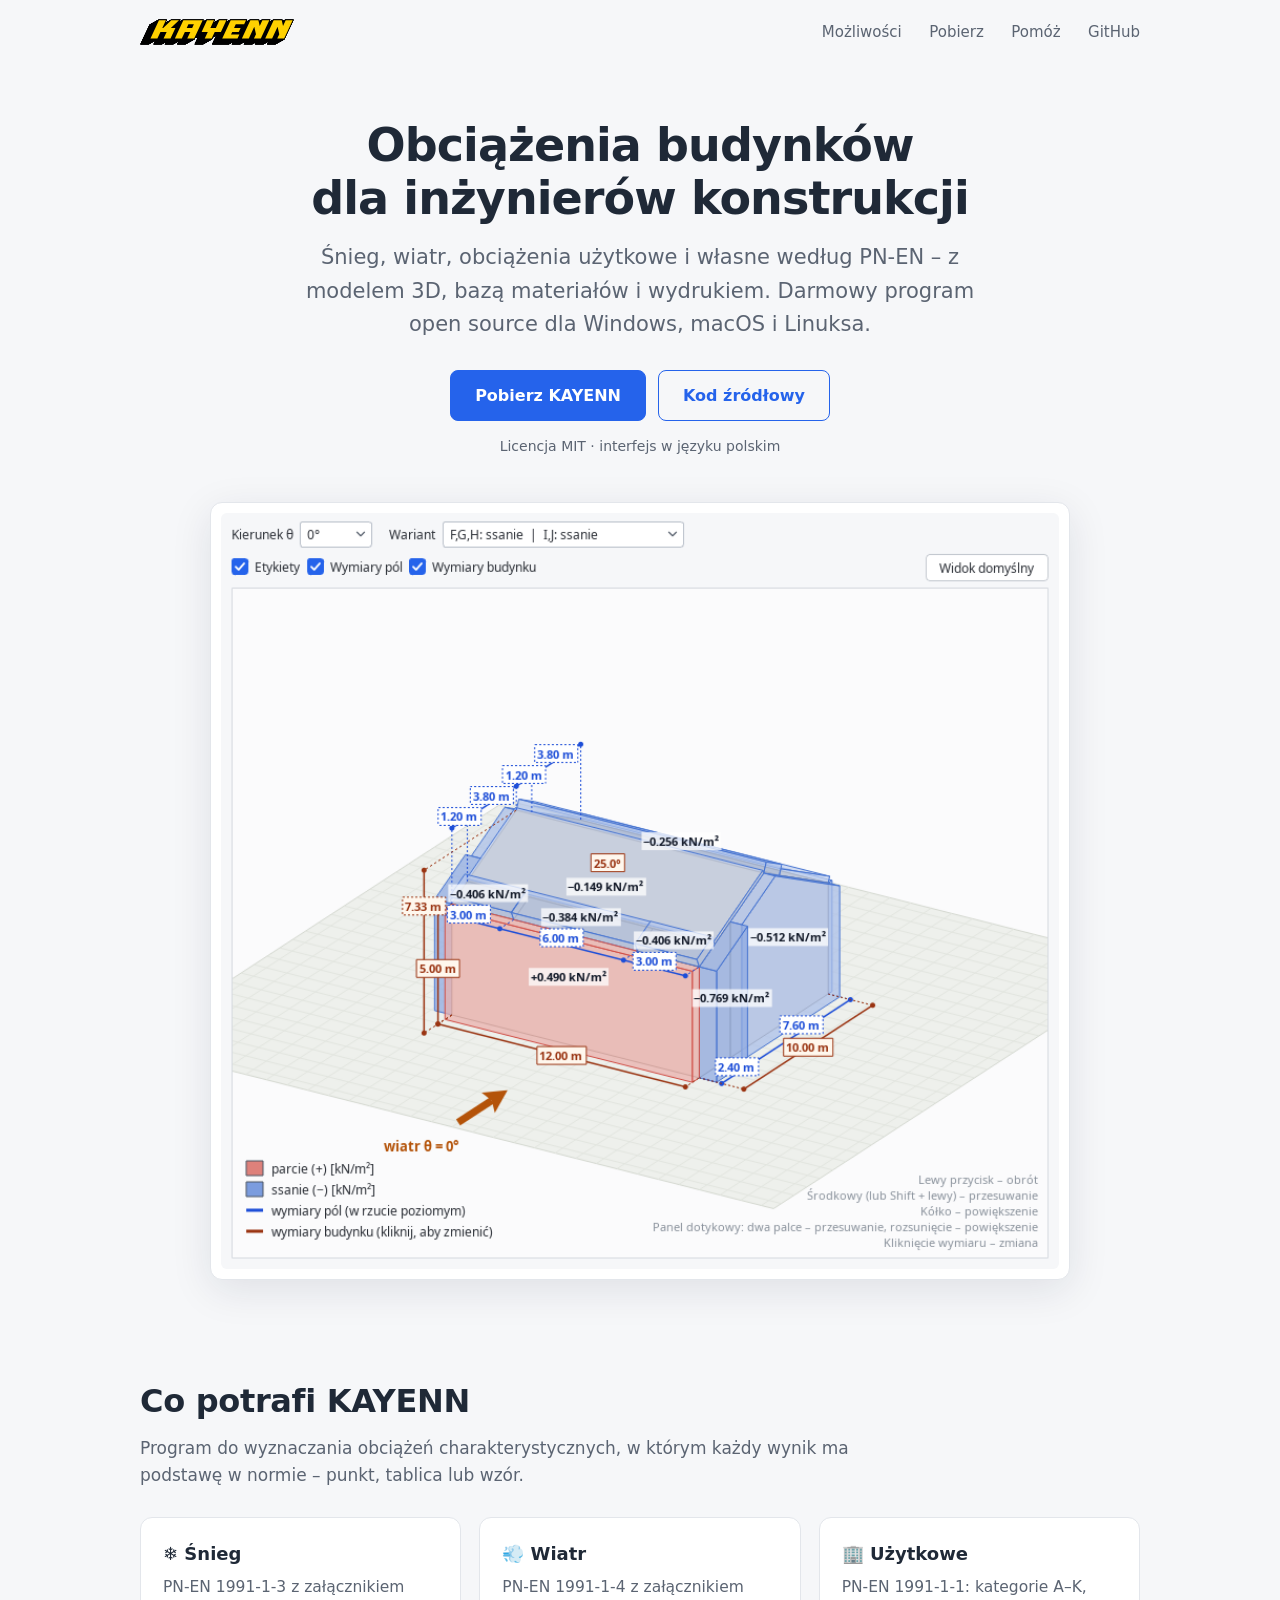
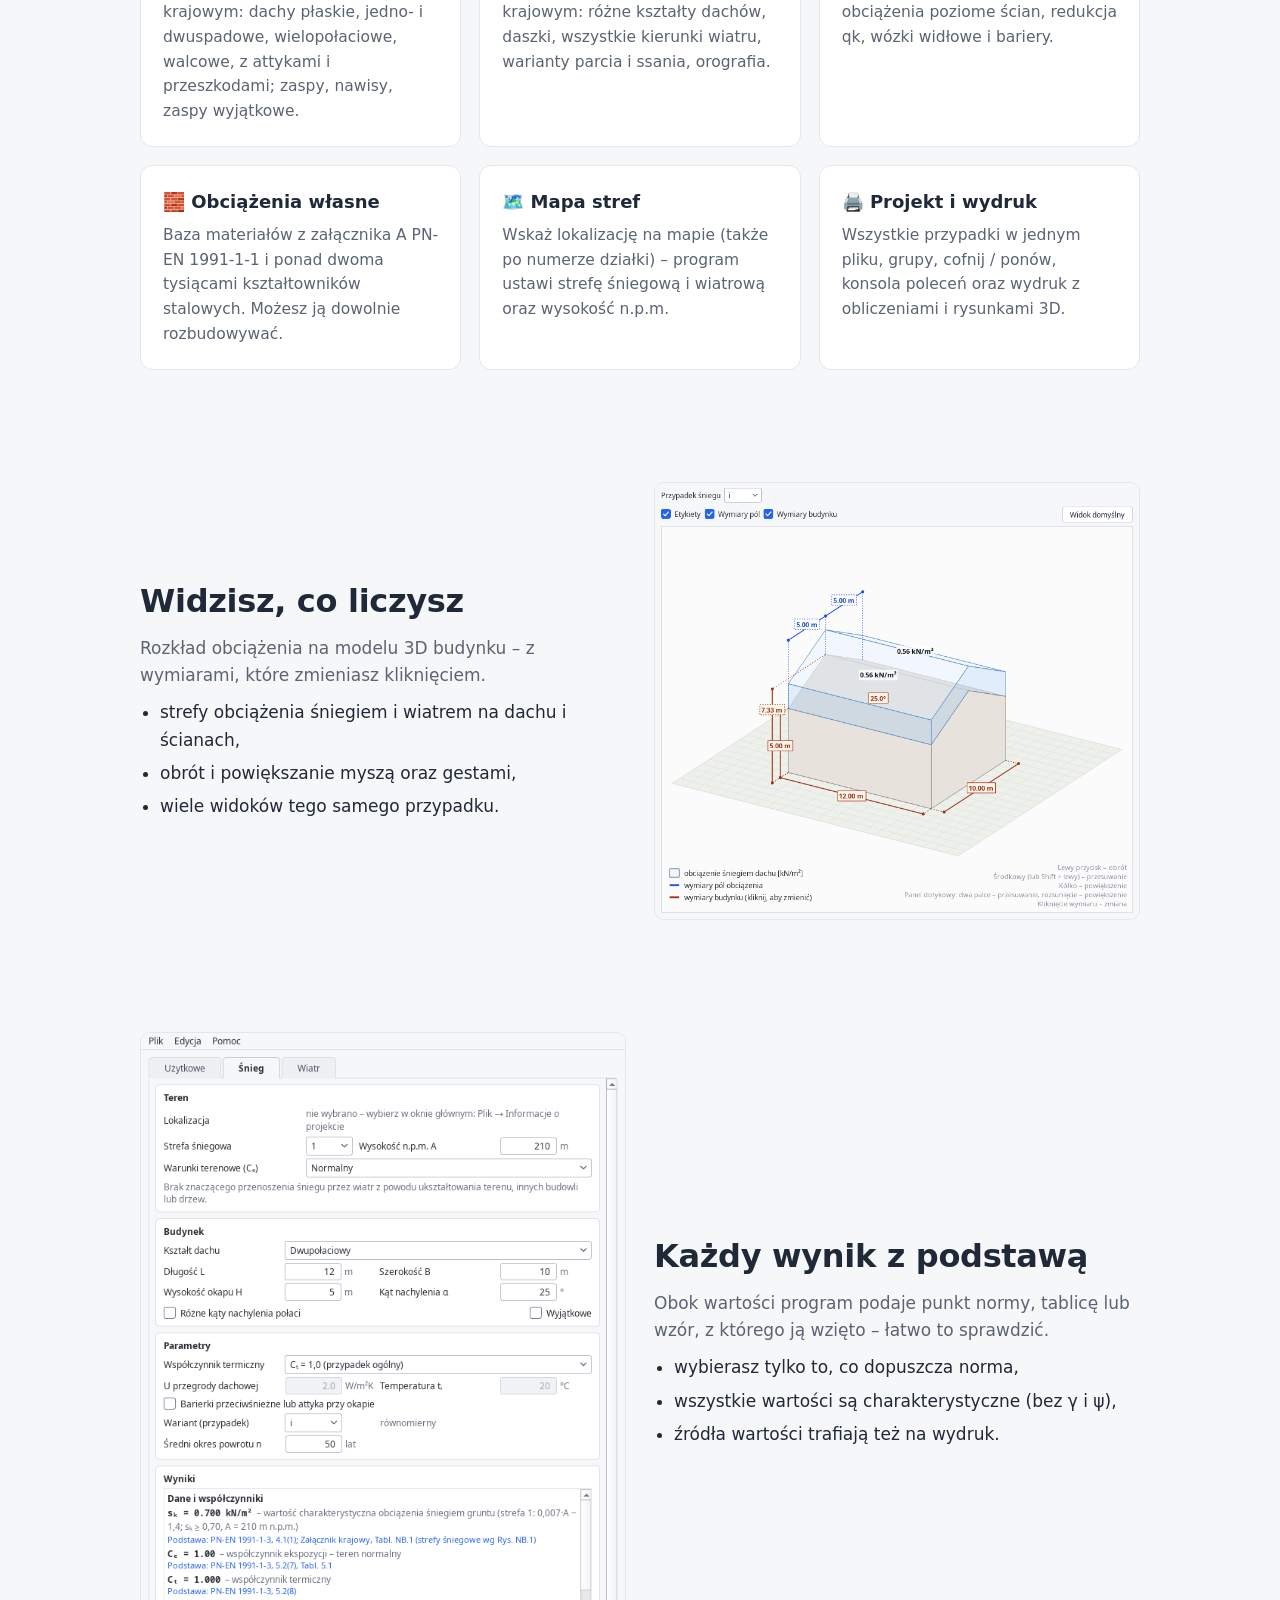
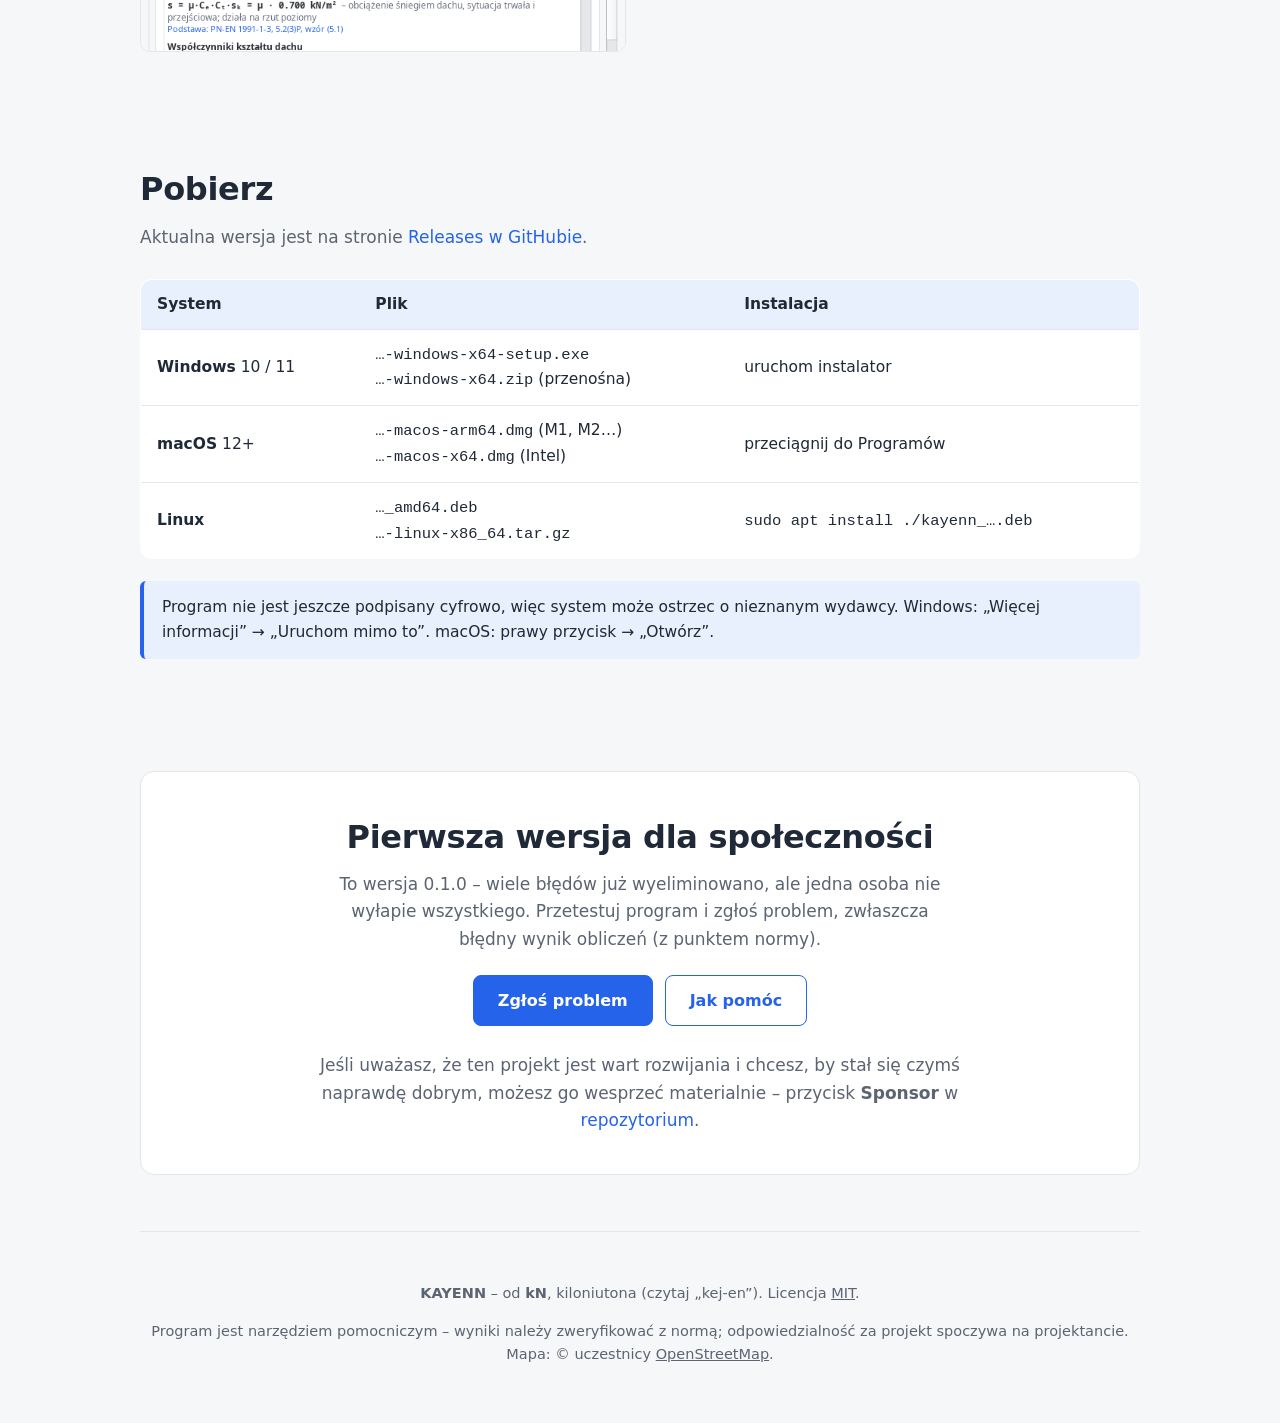
==== website/site/index.html @ 30e0c89c "Website: static page for kayenn.org (nginx behind NPM), updated by git pull Co-Authored-By: Claude O" ====
<!doctype html>
<html lang="pl">
<head>
<meta charset="utf-8">
<meta name="viewport" content="width=device-width, initial-scale=1">
<title>KAYENN – obciążenia budynków dla inżynierów konstrukcji</title>
<meta name="description" content="KAYENN – darmowy program open source do wyznaczania obciążeń budynków: śnieg, wiatr, obciążenia użytkowe i własne wg PN-EN, z modelem 3D. Windows, macOS, Linux.">
<link rel="icon" type="image/png" href="img/favicon.png">
<meta property="og:title" content="KAYENN – obciążenia budynków dla inżynierów konstrukcji">
<meta property="og:description" content="Darmowy program open source: śnieg, wiatr, obciążenia użytkowe i własne wg PN-EN, z modelem 3D.">
<meta property="og:image" content="https://kayenn.org/img/wiatr-3d.png">
<meta property="og:url" content="https://kayenn.org/">
<style>
:root{
  --bg:#f6f7f9; --card:#fff; --text:#1f2937; --muted:#5b6472; --line:#e3e6eb;
  --accent:#2563eb; --accent-d:#1d4ed8; --accent-soft:#e8effd;
}
@media (prefers-color-scheme:dark){
  :root{--bg:#0f1218; --card:#171c25; --text:#e6e9ef; --muted:#9aa4b2; --line:#262d39;
        --accent:#6b9bff; --accent-d:#8fb2ff; --accent-soft:#1b2640}
  .wordmark{filter:invert(1) hue-rotate(180deg)}
}
*{box-sizing:border-box}
html{scroll-behavior:smooth}
body{margin:0;background:var(--bg);color:var(--text);
  font:17px/1.6 system-ui,-apple-system,"Segoe UI",Roboto,"Noto Sans",sans-serif}
a{color:var(--accent);text-decoration:none} a:hover{text-decoration:underline}
.wrap{max-width:1040px;margin:0 auto;padding:0 20px}
header.top{display:flex;align-items:center;justify-content:space-between;padding:18px 0}
header.top nav a{margin-left:22px;color:var(--muted);font-size:15px}
header.top nav a:hover{color:var(--accent)}
.wordmark{height:26px;display:block}
.hero{padding:56px 0 40px;text-align:center}
.hero h1{font-size:clamp(28px,5vw,46px);line-height:1.15;margin:0 0 16px;letter-spacing:-.02em}
.hero p.lead{font-size:clamp(17px,2.2vw,21px);color:var(--muted);max-width:720px;margin:0 auto 28px}
.btns{display:flex;gap:12px;justify-content:center;flex-wrap:wrap}
.btn{display:inline-block;padding:12px 24px;border-radius:8px;font-weight:600;font-size:16px;
  border:1px solid var(--accent);background:var(--accent);color:#fff}
.btn:hover{background:var(--accent-d);text-decoration:none}
.btn.ghost{background:transparent;color:var(--accent)}
.btn.ghost:hover{background:var(--accent-soft)}
.sub{font-size:14px;color:var(--muted);margin-top:14px}
.shot{margin:44px auto 0;max-width:860px;background:var(--card);border:1px solid var(--line);
  border-radius:12px;padding:10px;box-shadow:0 10px 40px rgba(20,30,60,.10)}
.shot img{width:100%;height:auto;display:block;border-radius:6px}
section{padding:56px 0}
section h2{font-size:clamp(24px,3.5vw,32px);margin:0 0 8px;letter-spacing:-.01em}
section .intro{color:var(--muted);margin:0 0 28px;max-width:720px}
.grid{display:grid;grid-template-columns:repeat(auto-fit,minmax(260px,1fr));gap:18px}
.card{background:var(--card);border:1px solid var(--line);border-radius:12px;padding:22px}
.card h3{margin:0 0 6px;font-size:18px}
.card p{margin:0;color:var(--muted);font-size:15.5px}
.split{display:grid;grid-template-columns:1fr 1fr;gap:28px;align-items:center}
.split img{width:100%;height:auto;border:1px solid var(--line);border-radius:10px;background:var(--card)}
.split ul{padding-left:20px;margin:10px 0 0} .split li{margin:6px 0}
@media(max-width:760px){.split{grid-template-columns:1fr}.split.rev img{order:-1}header.top nav a{margin-left:14px}}
table{width:100%;border-collapse:collapse;background:var(--card);border:1px solid var(--line);
  border-radius:12px;overflow:hidden;font-size:15.5px}
th,td{text-align:left;padding:12px 16px;border-bottom:1px solid var(--line)}
tr:last-child td{border-bottom:0} th{background:var(--accent-soft);font-weight:600}
.note{background:var(--accent-soft);border-left:4px solid var(--accent);padding:14px 18px;
  border-radius:6px;font-size:15.5px;margin-top:22px}
.help{text-align:center;background:var(--card);border:1px solid var(--line);border-radius:14px;padding:40px 24px}
.help p{max-width:640px;margin:0 auto 22px;color:var(--muted)}
footer{padding:36px 0 48px;color:var(--muted);font-size:14.5px;text-align:center;border-top:1px solid var(--line)}
footer a{color:var(--muted);text-decoration:underline}
</style>
</head>
<body>
<div class="wrap">
  <header class="top">
    <a href="/" aria-label="KAYENN"><img class="wordmark" src="img/kayenn_wordmark.svg" alt="KAYENN"></a>
    <nav>
      <a href="#mozliwosci">Możliwości</a>
      <a href="#pobierz">Pobierz</a>
      <a href="#pomoc">Pomóż</a>
      <a href="https://github.com/damiankozuszek/kayenn">GitHub</a>
    </nav>
  </header>

  <div class="hero">
    <h1>Obciążenia budynków<br>dla inżynierów konstrukcji</h1>
    <p class="lead">Śnieg, wiatr, obciążenia użytkowe i własne według PN-EN – z modelem 3D, bazą materiałów
      i wydrukiem. Darmowy program open source dla Windows, macOS i Linuksa.</p>
    <div class="btns">
      <a class="btn" href="https://github.com/damiankozuszek/kayenn/releases/latest" id="dl">Pobierz KAYENN</a>
      <a class="btn ghost" href="https://github.com/damiankozuszek/kayenn">Kod źródłowy</a>
    </div>
    <div class="sub" id="ver">Licencja MIT · interfejs w języku polskim</div>
    <div class="shot"><img src="img/wiatr-3d.png" width="798" height="720"
      alt="Model 3D budynku z rozkładem obciążenia wiatrem w KAYENN"></div>
  </div>

  <section id="mozliwosci">
    <h2>Co potrafi KAYENN</h2>
    <p class="intro">Program do wyznaczania obciążeń charakterystycznych, w którym każdy wynik ma podstawę
      w normie – punkt, tablica lub wzór.</p>
    <div class="grid">
      <div class="card"><h3>❄️ Śnieg</h3><p>PN-EN 1991-1-3 z załącznikiem krajowym: dachy płaskie, jedno- i dwuspadowe,
        wielopołaciowe, walcowe, z attykami i przeszkodami; zaspy, nawisy, zaspy wyjątkowe.</p></div>
      <div class="card"><h3>💨 Wiatr</h3><p>PN-EN 1991-1-4 z załącznikiem krajowym: różne kształty dachów, daszki,
        wszystkie kierunki wiatru, warianty parcia i ssania, orografia.</p></div>
      <div class="card"><h3>🏢 Użytkowe</h3><p>PN-EN 1991-1-1: kategorie A–K, obciążenia poziome ścian, redukcja qk,
        wózki widłowe i bariery.</p></div>
      <div class="card"><h3>🧱 Obciążenia własne</h3><p>Baza materiałów z załącznika A PN-EN 1991-1-1 i ponad dwoma
        tysiącami kształtowników stalowych. Możesz ją dowolnie rozbudowywać.</p></div>
      <div class="card"><h3>🗺️ Mapa stref</h3><p>Wskaż lokalizację na mapie (także po numerze działki) – program ustawi
        strefę śniegową i wiatrową oraz wysokość n.p.m.</p></div>
      <div class="card"><h3>🖨️ Projekt i wydruk</h3><p>Wszystkie przypadki w jednym pliku, grupy, cofnij / ponów,
        konsola poleceń oraz wydruk z obliczeniami i rysunkami 3D.</p></div>
    </div>
  </section>

  <section>
    <div class="split">
      <div>
        <h2>Widzisz, co liczysz</h2>
        <p class="intro" style="margin-bottom:6px">Rozkład obciążenia na modelu 3D budynku – z wymiarami, które
          zmieniasz kliknięciem.</p>
        <ul>
          <li>strefy obciążenia śniegiem i wiatrem na dachu i ścianach,</li>
          <li>obrót i powiększanie myszą oraz gestami,</li>
          <li>wiele widoków tego samego przypadku.</li>
        </ul>
      </div>
      <img src="img/snieg-3d.png" width="798" height="720" alt="Obciążenie śniegiem dachu dwuspadowego na modelu 3D" loading="lazy">
    </div>
  </section>

  <section>
    <div class="split rev">
      <img src="img/snieg-formularz.png" width="640" height="960" alt="Formularz obciążenia śniegiem z wynikami i podstawami z normy" loading="lazy" style="max-height:620px;object-fit:cover;object-position:top">
      <div>
        <h2>Każdy wynik z podstawą</h2>
        <p class="intro" style="margin-bottom:6px">Obok wartości program podaje punkt normy, tablicę lub wzór,
          z którego ją wzięto – łatwo to sprawdzić.</p>
        <ul>
          <li>wybierasz tylko to, co dopuszcza norma,</li>
          <li>wszystkie wartości są charakterystyczne (bez γ i ψ),</li>
          <li>źródła wartości trafiają też na wydruk.</li>
        </ul>
      </div>
    </div>
  </section>

  <section id="pobierz">
    <h2>Pobierz</h2>
    <p class="intro">Aktualna wersja jest na stronie
      <a href="https://github.com/damiankozuszek/kayenn/releases/latest">Releases w GitHubie</a>.</p>
    <table>
      <tr><th>System</th><th>Plik</th><th>Instalacja</th></tr>
      <tr><td><b>Windows</b> 10 / 11</td><td><code>…-windows-x64-setup.exe</code><br><code>…-windows-x64.zip</code> (przenośna)</td><td>uruchom instalator</td></tr>
      <tr><td><b>macOS</b> 12+</td><td><code>…-macos-arm64.dmg</code> (M1, M2…)<br><code>…-macos-x64.dmg</code> (Intel)</td><td>przeciągnij do Programów</td></tr>
      <tr><td><b>Linux</b></td><td><code>…_amd64.deb</code><br><code>…-linux-x86_64.tar.gz</code></td><td><code>sudo apt install ./kayenn_….deb</code></td></tr>
    </table>
    <div class="note">Program nie jest jeszcze podpisany cyfrowo, więc system może ostrzec o nieznanym wydawcy.
      Windows: „Więcej informacji” → „Uruchom mimo to”. macOS: prawy przycisk → „Otwórz”.</div>
  </section>

  <section id="pomoc">
    <div class="help">
      <h2>Pierwsza wersja dla społeczności</h2>
      <p>To wersja 0.1.0 – wiele błędów już wyeliminowano, ale jedna osoba nie wyłapie wszystkiego.
        Przetestuj program i zgłoś problem, zwłaszcza błędny wynik obliczeń (z punktem normy).</p>
      <div class="btns">
        <a class="btn" href="https://github.com/damiankozuszek/kayenn/issues/new/choose">Zgłoś problem</a>
        <a class="btn ghost" href="https://github.com/damiankozuszek/kayenn/blob/main/CONTRIBUTING.md">Jak pomóc</a>
      </div>
      <p style="margin-top:26px;margin-bottom:0">Jeśli uważasz, że ten projekt jest wart rozwijania i chcesz, by stał się czymś
        naprawdę dobrym, możesz go wesprzeć materialnie – przycisk <b>Sponsor</b> w
        <a href="https://github.com/damiankozuszek/kayenn">repozytorium</a>.</p>
    </div>
  </section>

  <footer>
    <p><b>KAYENN</b> – od <b>kN</b>, kiloniutona (czytaj „kej-en”). Licencja
      <a href="https://github.com/damiankozuszek/kayenn/blob/main/LICENSE">MIT</a>.</p>
    <p>Program jest narzędziem pomocniczym – wyniki należy zweryfikować z normą; odpowiedzialność za projekt spoczywa na projektancie.
      Mapa: © uczestnicy <a href="https://www.openstreetmap.org/copyright">OpenStreetMap</a>.</p>
  </footer>
</div>
<script>
// Shows the current version on the button (the page works without it).
fetch("https://api.github.com/repos/damiankozuszek/kayenn/releases/latest")
  .then(function(r){return r.ok?r.json():null})
  .then(function(j){
    if(!j||!j.tag_name) return;
    document.getElementById("dl").textContent="Pobierz KAYENN "+j.tag_name.replace(/^v/,"");
    document.getElementById("ver").textContent="Najnowsza wersja: "+j.tag_name+" · licencja MIT · interfejs w języku polskim";
  }).catch(function(){});
</script>
</body>
</html>
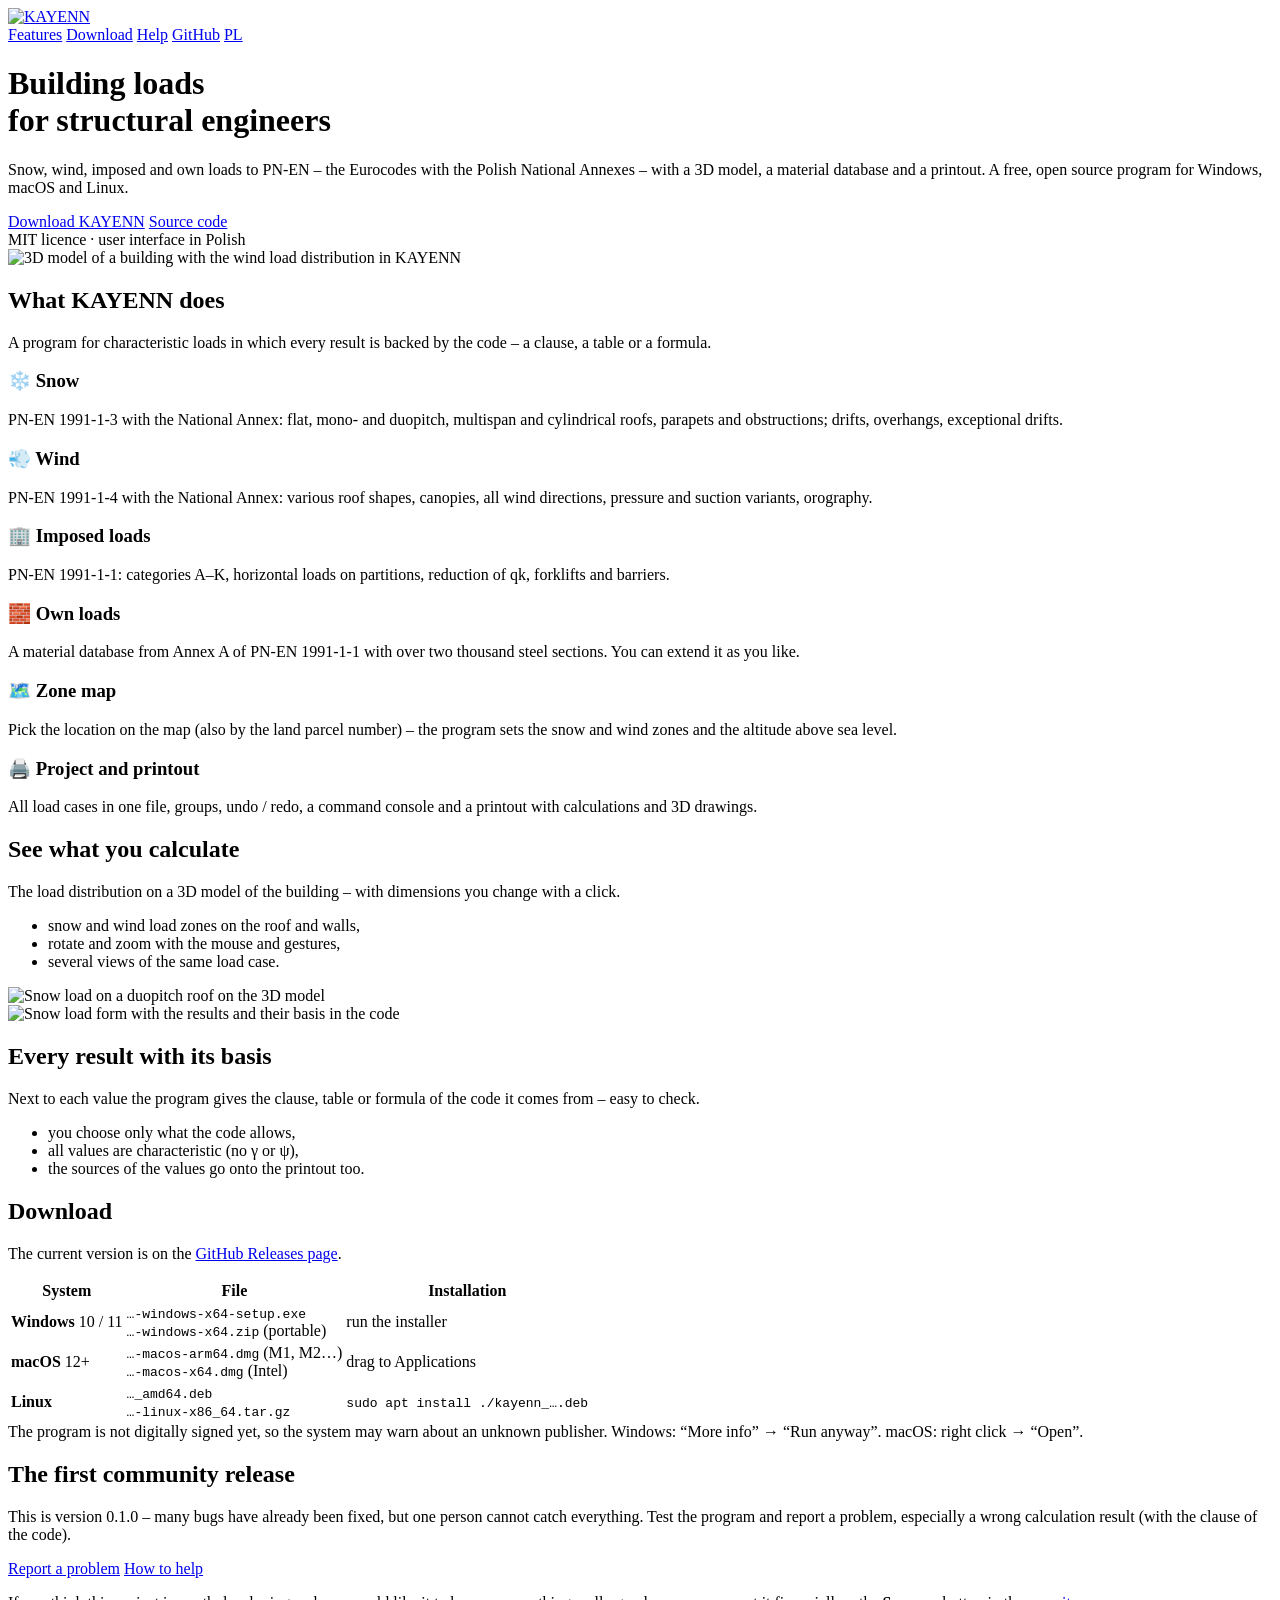
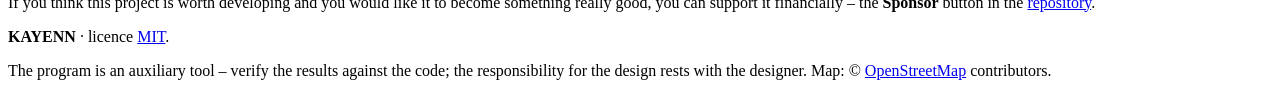
==== commit 058f84bd: "Website in English (default) and Polish, proper dark mode; English release notes; drop the name expl" ====
--- a/website/site/index.html
+++ b/website/site/index.html
@@ -1,192 +1,154 @@
 <!doctype html>
-<html lang="pl">
+<html lang="en">
 <head>
 <meta charset="utf-8">
 <meta name="viewport" content="width=device-width, initial-scale=1">
-<title>KAYENN – obciążenia budynków dla inżynierów konstrukcji</title>
-<meta name="description" content="KAYENN – darmowy program open source do wyznaczania obciążeń budynków: śnieg, wiatr, obciążenia użytkowe i własne wg PN-EN, z modelem 3D. Windows, macOS, Linux.">
-<link rel="icon" type="image/png" href="img/favicon.png">
-<meta property="og:title" content="KAYENN – obciążenia budynków dla inżynierów konstrukcji">
-<meta property="og:description" content="Darmowy program open source: śnieg, wiatr, obciążenia użytkowe i własne wg PN-EN, z modelem 3D.">
+<meta name="color-scheme" content="light dark">
+<script>
+// A visitor who chose Polish before gets the Polish page (the choice is made with the PL / EN link).
+try { if (localStorage.getItem("kayenn-lang") === "pl") location.replace("/pl/"); } catch (e) {}
+</script>
+<title>KAYENN – building loads for structural engineers</title>
+<meta name="description" content="KAYENN – a free, open source program for building loads: snow, wind, imposed and own loads to PN-EN (Eurocodes with the Polish National Annexes), with a 3D model. Windows, macOS, Linux.">
+<link rel="icon" type="image/png" href="/img/favicon.png">
+<link rel="stylesheet" href="/style.css">
+<link rel="alternate" hreflang="en" href="https://kayenn.org/">
+<link rel="alternate" hreflang="pl" href="https://kayenn.org/pl/">
+<link rel="alternate" hreflang="x-default" href="https://kayenn.org/">
+<meta name="theme-color" content="#f6f7f9" media="(prefers-color-scheme: light)">
+<meta name="theme-color" content="#0f1218" media="(prefers-color-scheme: dark)">
+<meta property="og:title" content="KAYENN – building loads for structural engineers">
+<meta property="og:description" content="A free, open source program: snow, wind, imposed and own loads to PN-EN, with a 3D model.">
 <meta property="og:image" content="https://kayenn.org/img/wiatr-3d.png">
 <meta property="og:url" content="https://kayenn.org/">
-<style>
-:root{
-  --bg:#f6f7f9; --card:#fff; --text:#1f2937; --muted:#5b6472; --line:#e3e6eb;
-  --accent:#2563eb; --accent-d:#1d4ed8; --accent-soft:#e8effd;
-}
-@media (prefers-color-scheme:dark){
-  :root{--bg:#0f1218; --card:#171c25; --text:#e6e9ef; --muted:#9aa4b2; --line:#262d39;
-        --accent:#6b9bff; --accent-d:#8fb2ff; --accent-soft:#1b2640}
-  .wordmark{filter:invert(1) hue-rotate(180deg)}
-}
-*{box-sizing:border-box}
-html{scroll-behavior:smooth}
-body{margin:0;background:var(--bg);color:var(--text);
-  font:17px/1.6 system-ui,-apple-system,"Segoe UI",Roboto,"Noto Sans",sans-serif}
-a{color:var(--accent);text-decoration:none} a:hover{text-decoration:underline}
-.wrap{max-width:1040px;margin:0 auto;padding:0 20px}
-header.top{display:flex;align-items:center;justify-content:space-between;padding:18px 0}
-header.top nav a{margin-left:22px;color:var(--muted);font-size:15px}
-header.top nav a:hover{color:var(--accent)}
-.wordmark{height:26px;display:block}
-.hero{padding:56px 0 40px;text-align:center}
-.hero h1{font-size:clamp(28px,5vw,46px);line-height:1.15;margin:0 0 16px;letter-spacing:-.02em}
-.hero p.lead{font-size:clamp(17px,2.2vw,21px);color:var(--muted);max-width:720px;margin:0 auto 28px}
-.btns{display:flex;gap:12px;justify-content:center;flex-wrap:wrap}
-.btn{display:inline-block;padding:12px 24px;border-radius:8px;font-weight:600;font-size:16px;
-  border:1px solid var(--accent);background:var(--accent);color:#fff}
-.btn:hover{background:var(--accent-d);text-decoration:none}
-.btn.ghost{background:transparent;color:var(--accent)}
-.btn.ghost:hover{background:var(--accent-soft)}
-.sub{font-size:14px;color:var(--muted);margin-top:14px}
-.shot{margin:44px auto 0;max-width:860px;background:var(--card);border:1px solid var(--line);
-  border-radius:12px;padding:10px;box-shadow:0 10px 40px rgba(20,30,60,.10)}
-.shot img{width:100%;height:auto;display:block;border-radius:6px}
-section{padding:56px 0}
-section h2{font-size:clamp(24px,3.5vw,32px);margin:0 0 8px;letter-spacing:-.01em}
-section .intro{color:var(--muted);margin:0 0 28px;max-width:720px}
-.grid{display:grid;grid-template-columns:repeat(auto-fit,minmax(260px,1fr));gap:18px}
-.card{background:var(--card);border:1px solid var(--line);border-radius:12px;padding:22px}
-.card h3{margin:0 0 6px;font-size:18px}
-.card p{margin:0;color:var(--muted);font-size:15.5px}
-.split{display:grid;grid-template-columns:1fr 1fr;gap:28px;align-items:center}
-.split img{width:100%;height:auto;border:1px solid var(--line);border-radius:10px;background:var(--card)}
-.split ul{padding-left:20px;margin:10px 0 0} .split li{margin:6px 0}
-@media(max-width:760px){.split{grid-template-columns:1fr}.split.rev img{order:-1}header.top nav a{margin-left:14px}}
-table{width:100%;border-collapse:collapse;background:var(--card);border:1px solid var(--line);
-  border-radius:12px;overflow:hidden;font-size:15.5px}
-th,td{text-align:left;padding:12px 16px;border-bottom:1px solid var(--line)}
-tr:last-child td{border-bottom:0} th{background:var(--accent-soft);font-weight:600}
-.note{background:var(--accent-soft);border-left:4px solid var(--accent);padding:14px 18px;
-  border-radius:6px;font-size:15.5px;margin-top:22px}
-.help{text-align:center;background:var(--card);border:1px solid var(--line);border-radius:14px;padding:40px 24px}
-.help p{max-width:640px;margin:0 auto 22px;color:var(--muted)}
-footer{padding:36px 0 48px;color:var(--muted);font-size:14.5px;text-align:center;border-top:1px solid var(--line)}
-footer a{color:var(--muted);text-decoration:underline}
-</style>
+<meta property="og:locale" content="en_GB">
+<meta property="og:locale:alternate" content="pl_PL">
 </head>
 <body>
 <div class="wrap">
   <header class="top">
-    <a href="/" aria-label="KAYENN"><img class="wordmark" src="img/kayenn_wordmark.svg" alt="KAYENN"></a>
+    <a href="/" aria-label="KAYENN"><img class="wordmark" src="/img/kayenn_wordmark.svg" width="153" height="26" alt="KAYENN"></a>
     <nav>
-      <a href="#mozliwosci">Możliwości</a>
-      <a href="#pobierz">Pobierz</a>
-      <a href="#pomoc">Pomóż</a>
+      <a href="#features">Features</a>
+      <a href="#download">Download</a>
+      <a href="#help">Help</a>
       <a href="https://github.com/damiankozuszek/kayenn">GitHub</a>
+      <a class="lang" href="/pl/" hreflang="pl" lang="pl" data-lang="pl" title="Polski">PL</a>
     </nav>
   </header>
 
   <div class="hero">
-    <h1>Obciążenia budynków<br>dla inżynierów konstrukcji</h1>
-    <p class="lead">Śnieg, wiatr, obciążenia użytkowe i własne według PN-EN – z modelem 3D, bazą materiałów
-      i wydrukiem. Darmowy program open source dla Windows, macOS i Linuksa.</p>
+    <h1>Building loads<br>for structural engineers</h1>
+    <p class="lead">Snow, wind, imposed and own loads to PN-EN – the Eurocodes with the Polish National Annexes –
+      with a 3D model, a material database and a printout. A free, open source program for Windows, macOS and Linux.</p>
     <div class="btns">
-      <a class="btn" href="https://github.com/damiankozuszek/kayenn/releases/latest" id="dl">Pobierz KAYENN</a>
-      <a class="btn ghost" href="https://github.com/damiankozuszek/kayenn">Kod źródłowy</a>
+      <a class="btn" href="https://github.com/damiankozuszek/kayenn/releases/latest" id="dl">Download KAYENN</a>
+      <a class="btn ghost" href="https://github.com/damiankozuszek/kayenn">Source code</a>
     </div>
-    <div class="sub" id="ver">Licencja MIT · interfejs w języku polskim</div>
-    <div class="shot"><img src="img/wiatr-3d.png" width="798" height="720"
-      alt="Model 3D budynku z rozkładem obciążenia wiatrem w KAYENN"></div>
+    <div class="sub" id="ver">MIT licence · user interface in Polish</div>
+    <div class="shot"><img src="/img/wiatr-3d.png" width="798" height="720"
+      alt="3D model of a building with the wind load distribution in KAYENN"></div>
   </div>
 
-  <section id="mozliwosci">
-    <h2>Co potrafi KAYENN</h2>
-    <p class="intro">Program do wyznaczania obciążeń charakterystycznych, w którym każdy wynik ma podstawę
-      w normie – punkt, tablica lub wzór.</p>
+  <section id="features">
+    <h2>What KAYENN does</h2>
+    <p class="intro">A program for characteristic loads in which every result is backed by the code – a clause,
+      a table or a formula.</p>
     <div class="grid">
-      <div class="card"><h3>❄️ Śnieg</h3><p>PN-EN 1991-1-3 z załącznikiem krajowym: dachy płaskie, jedno- i dwuspadowe,
-        wielopołaciowe, walcowe, z attykami i przeszkodami; zaspy, nawisy, zaspy wyjątkowe.</p></div>
-      <div class="card"><h3>💨 Wiatr</h3><p>PN-EN 1991-1-4 z załącznikiem krajowym: różne kształty dachów, daszki,
-        wszystkie kierunki wiatru, warianty parcia i ssania, orografia.</p></div>
-      <div class="card"><h3>🏢 Użytkowe</h3><p>PN-EN 1991-1-1: kategorie A–K, obciążenia poziome ścian, redukcja qk,
-        wózki widłowe i bariery.</p></div>
-      <div class="card"><h3>🧱 Obciążenia własne</h3><p>Baza materiałów z załącznika A PN-EN 1991-1-1 i ponad dwoma
-        tysiącami kształtowników stalowych. Możesz ją dowolnie rozbudowywać.</p></div>
-      <div class="card"><h3>🗺️ Mapa stref</h3><p>Wskaż lokalizację na mapie (także po numerze działki) – program ustawi
-        strefę śniegową i wiatrową oraz wysokość n.p.m.</p></div>
-      <div class="card"><h3>🖨️ Projekt i wydruk</h3><p>Wszystkie przypadki w jednym pliku, grupy, cofnij / ponów,
-        konsola poleceń oraz wydruk z obliczeniami i rysunkami 3D.</p></div>
+      <div class="card"><h3>❄️ Snow</h3><p>PN-EN 1991-1-3 with the National Annex: flat, mono- and duopitch,
+        multispan and cylindrical roofs, parapets and obstructions; drifts, overhangs, exceptional drifts.</p></div>
+      <div class="card"><h3>💨 Wind</h3><p>PN-EN 1991-1-4 with the National Annex: various roof shapes, canopies,
+        all wind directions, pressure and suction variants, orography.</p></div>
+      <div class="card"><h3>🏢 Imposed loads</h3><p>PN-EN 1991-1-1: categories A–K, horizontal loads on partitions,
+        reduction of qk, forklifts and barriers.</p></div>
+      <div class="card"><h3>🧱 Own loads</h3><p>A material database from Annex A of PN-EN 1991-1-1 with over two
+        thousand steel sections. You can extend it as you like.</p></div>
+      <div class="card"><h3>🗺️ Zone map</h3><p>Pick the location on the map (also by the land parcel number) – the
+        program sets the snow and wind zones and the altitude above sea level.</p></div>
+      <div class="card"><h3>🖨️ Project and printout</h3><p>All load cases in one file, groups, undo / redo,
+        a command console and a printout with calculations and 3D drawings.</p></div>
     </div>
   </section>
 
   <section>
     <div class="split">
       <div>
-        <h2>Widzisz, co liczysz</h2>
-        <p class="intro" style="margin-bottom:6px">Rozkład obciążenia na modelu 3D budynku – z wymiarami, które
-          zmieniasz kliknięciem.</p>
+        <h2>See what you calculate</h2>
+        <p class="intro">The load distribution on a 3D model of the building – with dimensions you change
+          with a click.</p>
         <ul>
-          <li>strefy obciążenia śniegiem i wiatrem na dachu i ścianach,</li>
-          <li>obrót i powiększanie myszą oraz gestami,</li>
-          <li>wiele widoków tego samego przypadku.</li>
+          <li>snow and wind load zones on the roof and walls,</li>
+          <li>rotate and zoom with the mouse and gestures,</li>
+          <li>several views of the same load case.</li>
         </ul>
       </div>
-      <img src="img/snieg-3d.png" width="798" height="720" alt="Obciążenie śniegiem dachu dwuspadowego na modelu 3D" loading="lazy">
+      <img src="/img/snieg-3d.png" width="798" height="720" alt="Snow load on a duopitch roof on the 3D model" loading="lazy">
     </div>
   </section>
 
   <section>
     <div class="split rev">
-      <img src="img/snieg-formularz.png" width="640" height="960" alt="Formularz obciążenia śniegiem z wynikami i podstawami z normy" loading="lazy" style="max-height:620px;object-fit:cover;object-position:top">
+      <img class="tall" src="/img/snieg-formularz.png" width="640" height="960" alt="Snow load form with the results and their basis in the code" loading="lazy">
       <div>
-        <h2>Każdy wynik z podstawą</h2>
-        <p class="intro" style="margin-bottom:6px">Obok wartości program podaje punkt normy, tablicę lub wzór,
-          z którego ją wzięto – łatwo to sprawdzić.</p>
+        <h2>Every result with its basis</h2>
+        <p class="intro">Next to each value the program gives the clause, table or formula of the code it comes
+          from – easy to check.</p>
         <ul>
-          <li>wybierasz tylko to, co dopuszcza norma,</li>
-          <li>wszystkie wartości są charakterystyczne (bez γ i ψ),</li>
-          <li>źródła wartości trafiają też na wydruk.</li>
+          <li>you choose only what the code allows,</li>
+          <li>all values are characteristic (no γ or ψ),</li>
+          <li>the sources of the values go onto the printout too.</li>
         </ul>
       </div>
     </div>
   </section>
 
-  <section id="pobierz">
-    <h2>Pobierz</h2>
-    <p class="intro">Aktualna wersja jest na stronie
-      <a href="https://github.com/damiankozuszek/kayenn/releases/latest">Releases w GitHubie</a>.</p>
-    <table>
-      <tr><th>System</th><th>Plik</th><th>Instalacja</th></tr>
-      <tr><td><b>Windows</b> 10 / 11</td><td><code>…-windows-x64-setup.exe</code><br><code>…-windows-x64.zip</code> (przenośna)</td><td>uruchom instalator</td></tr>
-      <tr><td><b>macOS</b> 12+</td><td><code>…-macos-arm64.dmg</code> (M1, M2…)<br><code>…-macos-x64.dmg</code> (Intel)</td><td>przeciągnij do Programów</td></tr>
+  <section id="download">
+    <h2>Download</h2>
+    <p class="intro">The current version is on the
+      <a href="https://github.com/damiankozuszek/kayenn/releases/latest">GitHub Releases page</a>.</p>
+    <div class="tbl"><table>
+      <tr><th>System</th><th>File</th><th>Installation</th></tr>
+      <tr><td><b>Windows</b> 10 / 11</td><td><code>…-windows-x64-setup.exe</code><br><code>…-windows-x64.zip</code> (portable)</td><td>run the installer</td></tr>
+      <tr><td><b>macOS</b> 12+</td><td><code>…-macos-arm64.dmg</code> (M1, M2…)<br><code>…-macos-x64.dmg</code> (Intel)</td><td>drag to Applications</td></tr>
       <tr><td><b>Linux</b></td><td><code>…_amd64.deb</code><br><code>…-linux-x86_64.tar.gz</code></td><td><code>sudo apt install ./kayenn_….deb</code></td></tr>
-    </table>
-    <div class="note">Program nie jest jeszcze podpisany cyfrowo, więc system może ostrzec o nieznanym wydawcy.
-      Windows: „Więcej informacji” → „Uruchom mimo to”. macOS: prawy przycisk → „Otwórz”.</div>
+    </table></div>
+    <div class="note">The program is not digitally signed yet, so the system may warn about an unknown publisher.
+      Windows: “More info” → “Run anyway”. macOS: right click → “Open”.</div>
   </section>
 
-  <section id="pomoc">
+  <section id="help">
     <div class="help">
-      <h2>Pierwsza wersja dla społeczności</h2>
-      <p>To wersja 0.1.0 – wiele błędów już wyeliminowano, ale jedna osoba nie wyłapie wszystkiego.
-        Przetestuj program i zgłoś problem, zwłaszcza błędny wynik obliczeń (z punktem normy).</p>
+      <h2>The first community release</h2>
+      <p>This is version 0.1.0 – many bugs have already been fixed, but one person cannot catch everything.
+        Test the program and report a problem, especially a wrong calculation result (with the clause of the code).</p>
       <div class="btns">
-        <a class="btn" href="https://github.com/damiankozuszek/kayenn/issues/new/choose">Zgłoś problem</a>
-        <a class="btn ghost" href="https://github.com/damiankozuszek/kayenn/blob/main/CONTRIBUTING.md">Jak pomóc</a>
+        <a class="btn" href="https://github.com/damiankozuszek/kayenn/issues/new/choose">Report a problem</a>
+        <a class="btn ghost" href="https://github.com/damiankozuszek/kayenn/blob/main/CONTRIBUTING.md">How to help</a>
       </div>
-      <p style="margin-top:26px;margin-bottom:0">Jeśli uważasz, że ten projekt jest wart rozwijania i chcesz, by stał się czymś
-        naprawdę dobrym, możesz go wesprzeć materialnie – przycisk <b>Sponsor</b> w
-        <a href="https://github.com/damiankozuszek/kayenn">repozytorium</a>.</p>
+      <p class="support">If you think this project is worth developing and you would like it to become something
+        really good, you can support it financially – the <b>Sponsor</b> button in the
+        <a href="https://github.com/damiankozuszek/kayenn">repository</a>.</p>
     </div>
   </section>
 
   <footer>
-    <p><b>KAYENN</b> – od <b>kN</b>, kiloniutona (czytaj „kej-en”). Licencja
-      <a href="https://github.com/damiankozuszek/kayenn/blob/main/LICENSE">MIT</a>.</p>
-    <p>Program jest narzędziem pomocniczym – wyniki należy zweryfikować z normą; odpowiedzialność za projekt spoczywa na projektancie.
-      Mapa: © uczestnicy <a href="https://www.openstreetmap.org/copyright">OpenStreetMap</a>.</p>
+    <p><b>KAYENN</b> · licence <a href="https://github.com/damiankozuszek/kayenn/blob/main/LICENSE">MIT</a>.</p>
+    <p>The program is an auxiliary tool – verify the results against the code; the responsibility for the design
+      rests with the designer. Map: © <a href="https://www.openstreetmap.org/copyright">OpenStreetMap</a> contributors.</p>
   </footer>
 </div>
 <script>
+// The language link remembers the choice.
+document.querySelectorAll("a[data-lang]").forEach(function(a){
+  a.addEventListener("click", function(){ try { localStorage.setItem("kayenn-lang", a.dataset.lang); } catch (e) {} });
+});
 // Shows the current version on the button (the page works without it).
 fetch("https://api.github.com/repos/damiankozuszek/kayenn/releases/latest")
   .then(function(r){return r.ok?r.json():null})
   .then(function(j){
     if(!j||!j.tag_name) return;
-    document.getElementById("dl").textContent="Pobierz KAYENN "+j.tag_name.replace(/^v/,"");
-    document.getElementById("ver").textContent="Najnowsza wersja: "+j.tag_name+" · licencja MIT · interfejs w języku polskim";
+    document.getElementById("dl").textContent="Download KAYENN "+j.tag_name.replace(/^v/,"");
+    document.getElementById("ver").textContent="Latest version: "+j.tag_name+" · MIT licence · user interface in Polish";
   }).catch(function(){});
 </script>
 </body>
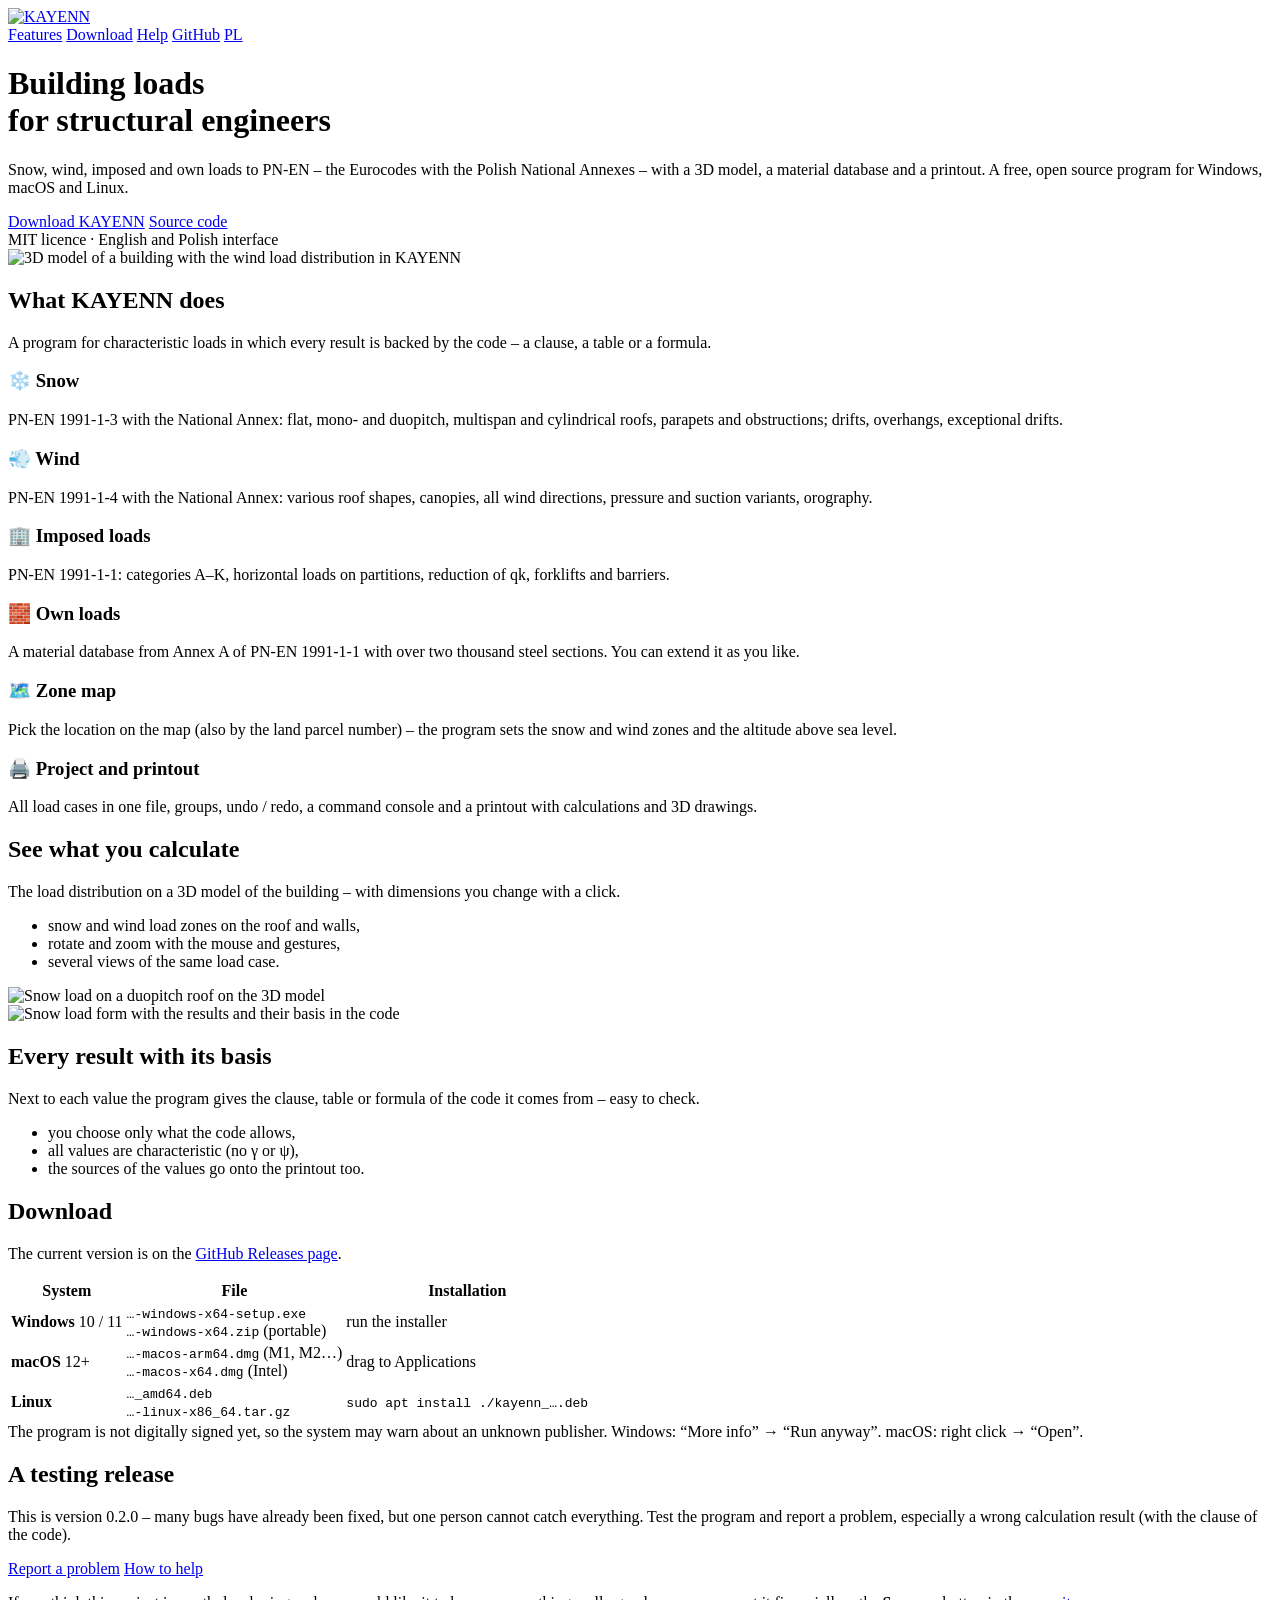
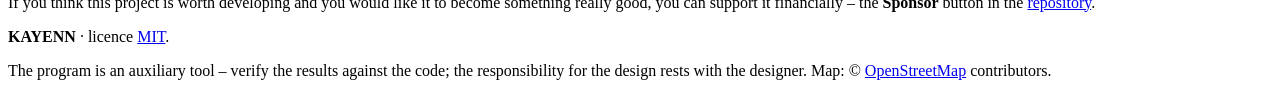
==== commit f3602f3d: "Website: version 0.2.0, English and Polish interface Co-Authored-By: Claude Opus 5.5 <noreply@anthro" ====
--- a/website/site/index.html
+++ b/website/site/index.html
@@ -45,7 +45,7 @@
       <a class="btn" href="https://github.com/damiankozuszek/kayenn/releases/latest" id="dl">Download KAYENN</a>
       <a class="btn ghost" href="https://github.com/damiankozuszek/kayenn">Source code</a>
     </div>
-    <div class="sub" id="ver">MIT licence · user interface in Polish</div>
+    <div class="sub" id="ver">MIT licence · English and Polish interface</div>
     <div class="shot"><img src="/img/wiatr-3d.png" width="798" height="720"
       alt="3D model of a building with the wind load distribution in KAYENN"></div>
   </div>
@@ -118,8 +118,8 @@
 
   <section id="help">
     <div class="help">
-      <h2>The first community release</h2>
-      <p>This is version 0.1.0 – many bugs have already been fixed, but one person cannot catch everything.
+      <h2>A testing release</h2>
+      <p>This is version 0.2.0 – many bugs have already been fixed, but one person cannot catch everything.
         Test the program and report a problem, especially a wrong calculation result (with the clause of the code).</p>
       <div class="btns">
         <a class="btn" href="https://github.com/damiankozuszek/kayenn/issues/new/choose">Report a problem</a>
@@ -148,7 +148,7 @@
   .then(function(j){
     if(!j||!j.tag_name) return;
     document.getElementById("dl").textContent="Download KAYENN "+j.tag_name.replace(/^v/,"");
-    document.getElementById("ver").textContent="Latest version: "+j.tag_name+" · MIT licence · user interface in Polish";
+    document.getElementById("ver").textContent="Latest version: "+j.tag_name+" · MIT licence · English and Polish interface";
   }).catch(function(){});
 </script>
 </body>
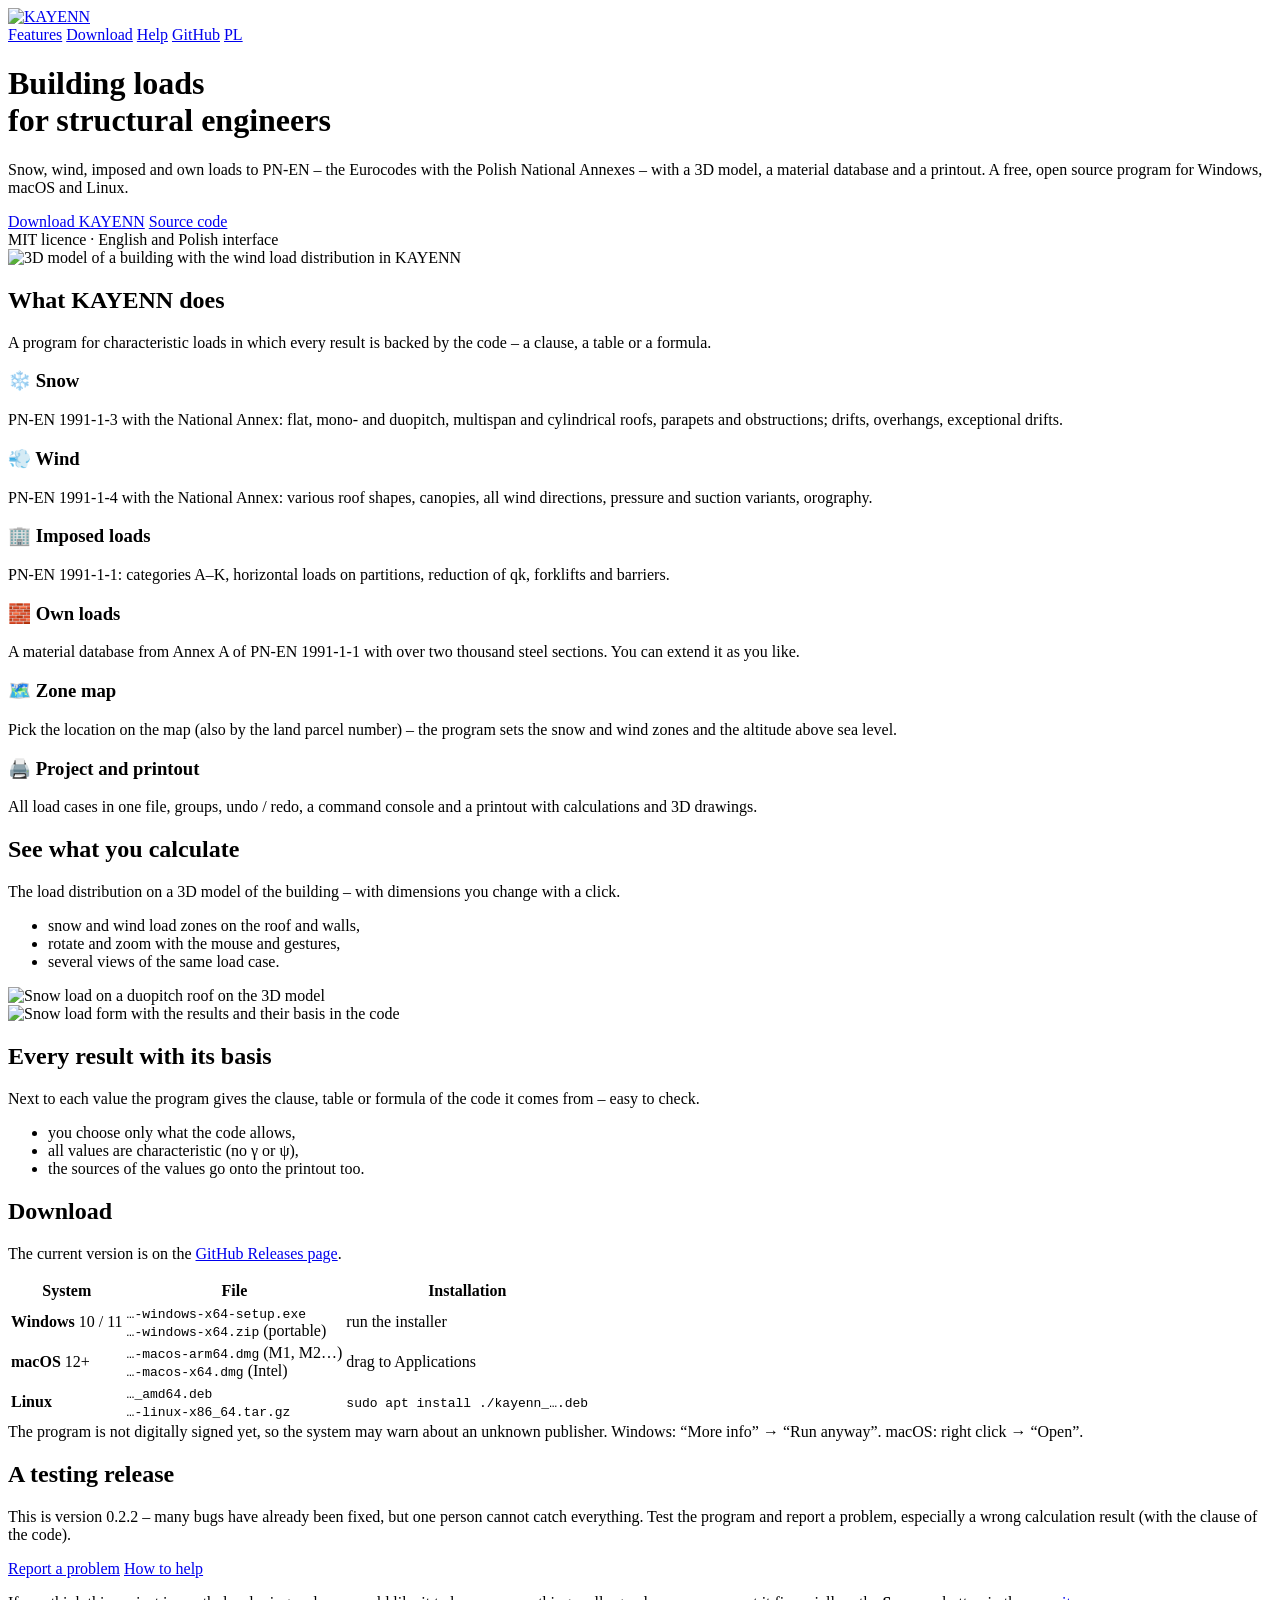
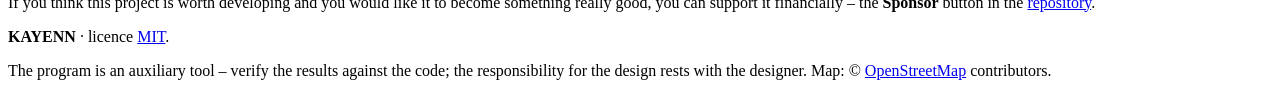
==== commit 3627cafa: "Version 0.2.2: the 0.2.1 features in every package; release notes 0.2.1 shipped the Windows, Linux a" ====
--- a/website/site/index.html
+++ b/website/site/index.html
@@ -119,7 +119,7 @@
   <section id="help">
     <div class="help">
       <h2>A testing release</h2>
-      <p>This is version 0.2.0 – many bugs have already been fixed, but one person cannot catch everything.
+      <p>This is version 0.2.2 – many bugs have already been fixed, but one person cannot catch everything.
         Test the program and report a problem, especially a wrong calculation result (with the clause of the code).</p>
       <div class="btns">
         <a class="btn" href="https://github.com/damiankozuszek/kayenn/issues/new/choose">Report a problem</a>
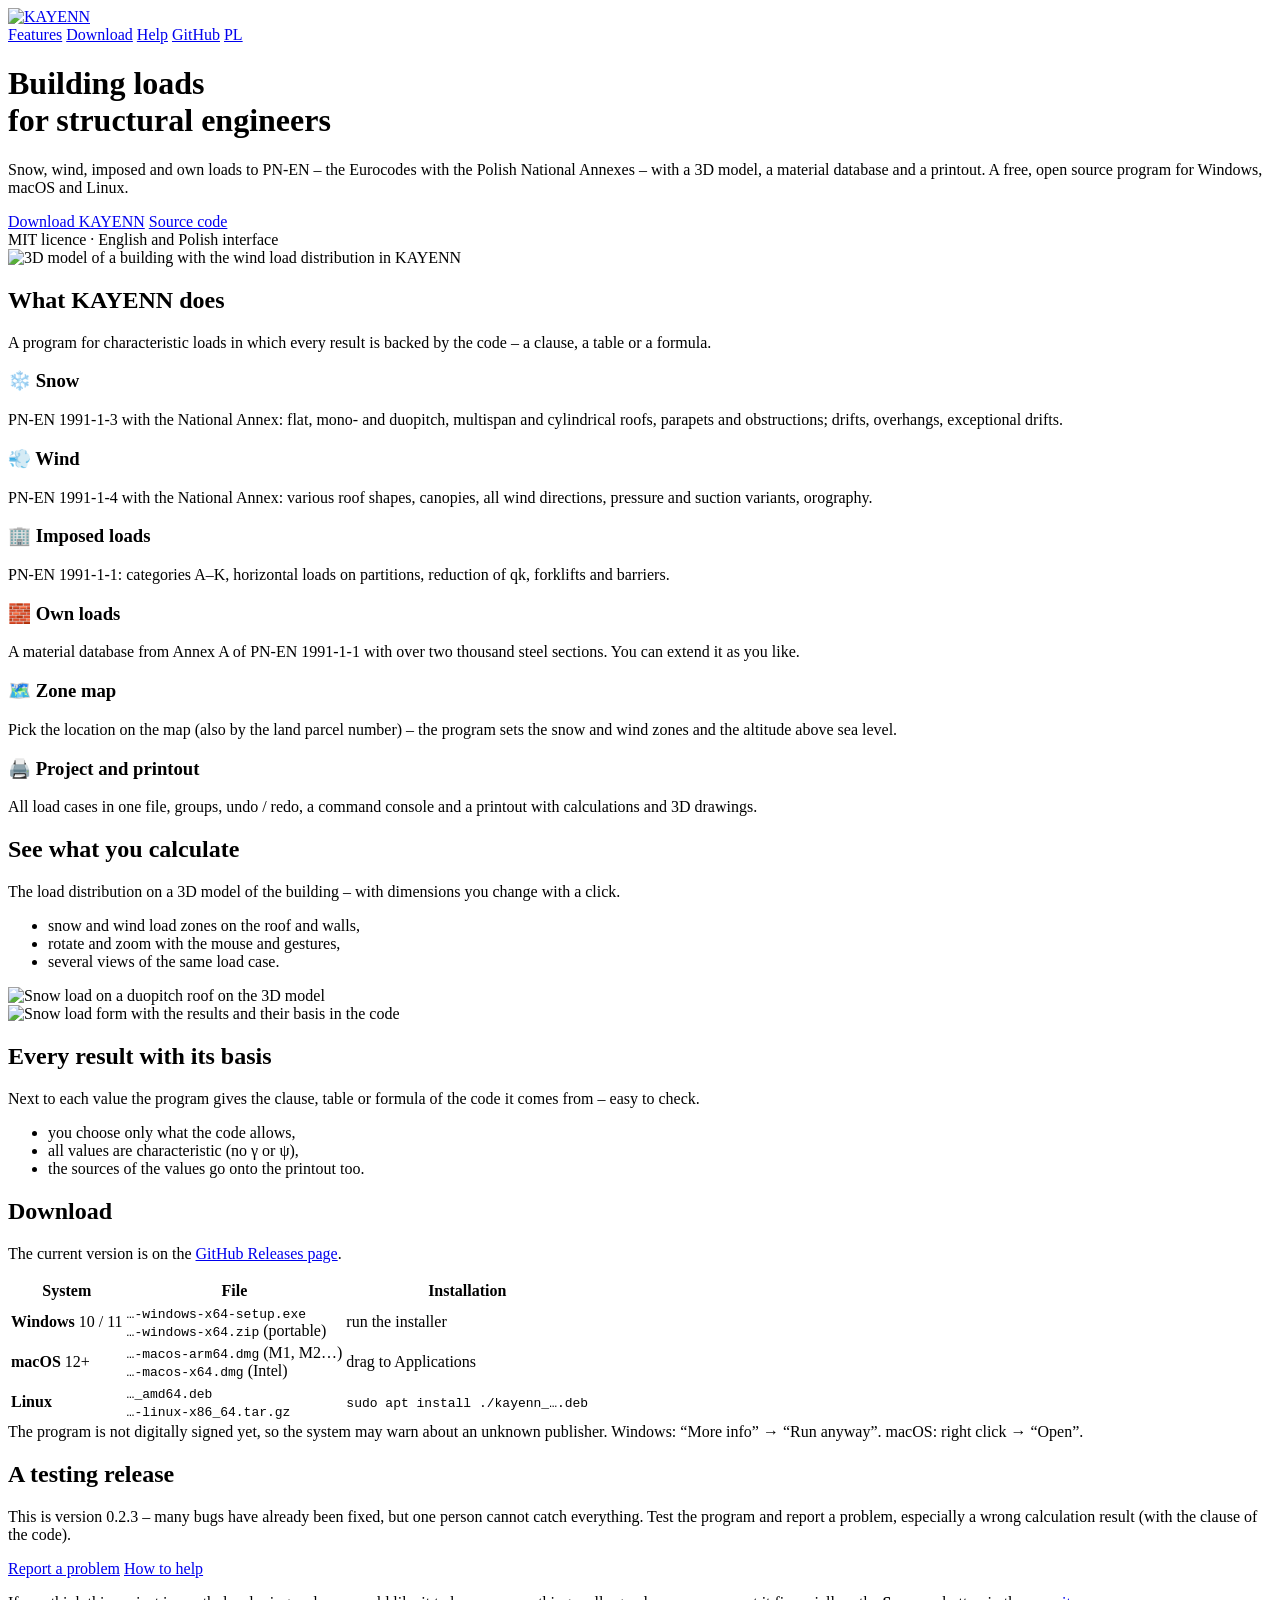
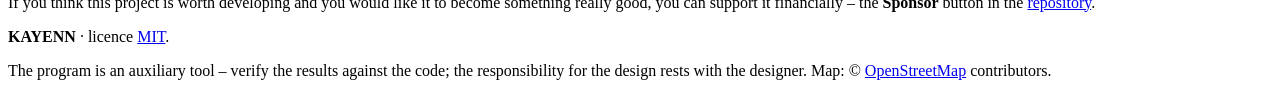
==== commit 395b8cb3: "Version 0.2.3: the Windows one-click update starts the installer; hourly package retries The update " ====
--- a/website/site/index.html
+++ b/website/site/index.html
@@ -119,7 +119,7 @@
   <section id="help">
     <div class="help">
       <h2>A testing release</h2>
-      <p>This is version 0.2.2 – many bugs have already been fixed, but one person cannot catch everything.
+      <p>This is version 0.2.3 – many bugs have already been fixed, but one person cannot catch everything.
         Test the program and report a problem, especially a wrong calculation result (with the clause of the code).</p>
       <div class="btns">
         <a class="btn" href="https://github.com/damiankozuszek/kayenn/issues/new/choose">Report a problem</a>
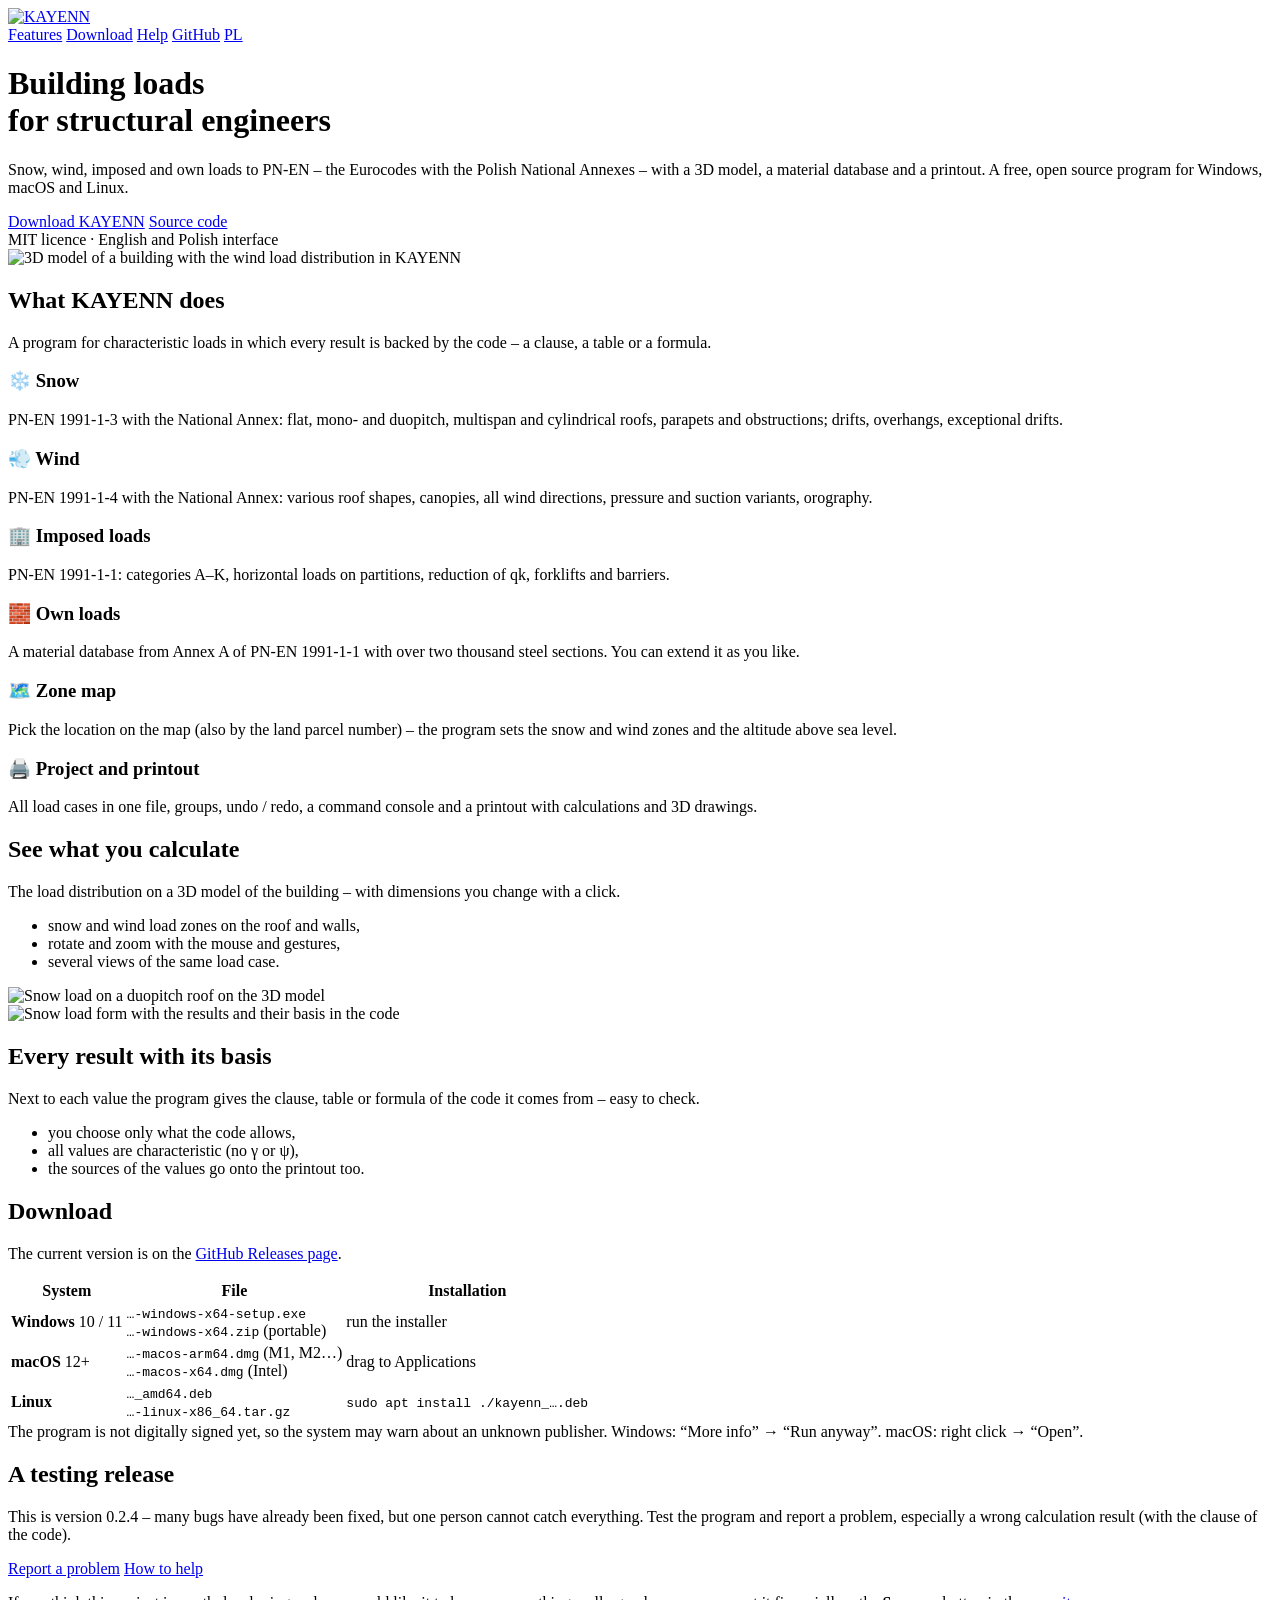
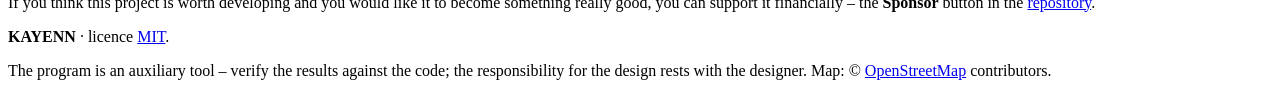
==== commit 98472575: "Version 0.2.4: wind on other structures with 3D models, view cube, faster 3D engine - Wind on struct" ====
--- a/website/site/index.html
+++ b/website/site/index.html
@@ -119,7 +119,7 @@
   <section id="help">
     <div class="help">
       <h2>A testing release</h2>
-      <p>This is version 0.2.3 – many bugs have already been fixed, but one person cannot catch everything.
+      <p>This is version 0.2.4 – many bugs have already been fixed, but one person cannot catch everything.
         Test the program and report a problem, especially a wrong calculation result (with the clause of the code).</p>
       <div class="btns">
         <a class="btn" href="https://github.com/damiankozuszek/kayenn/issues/new/choose">Report a problem</a>
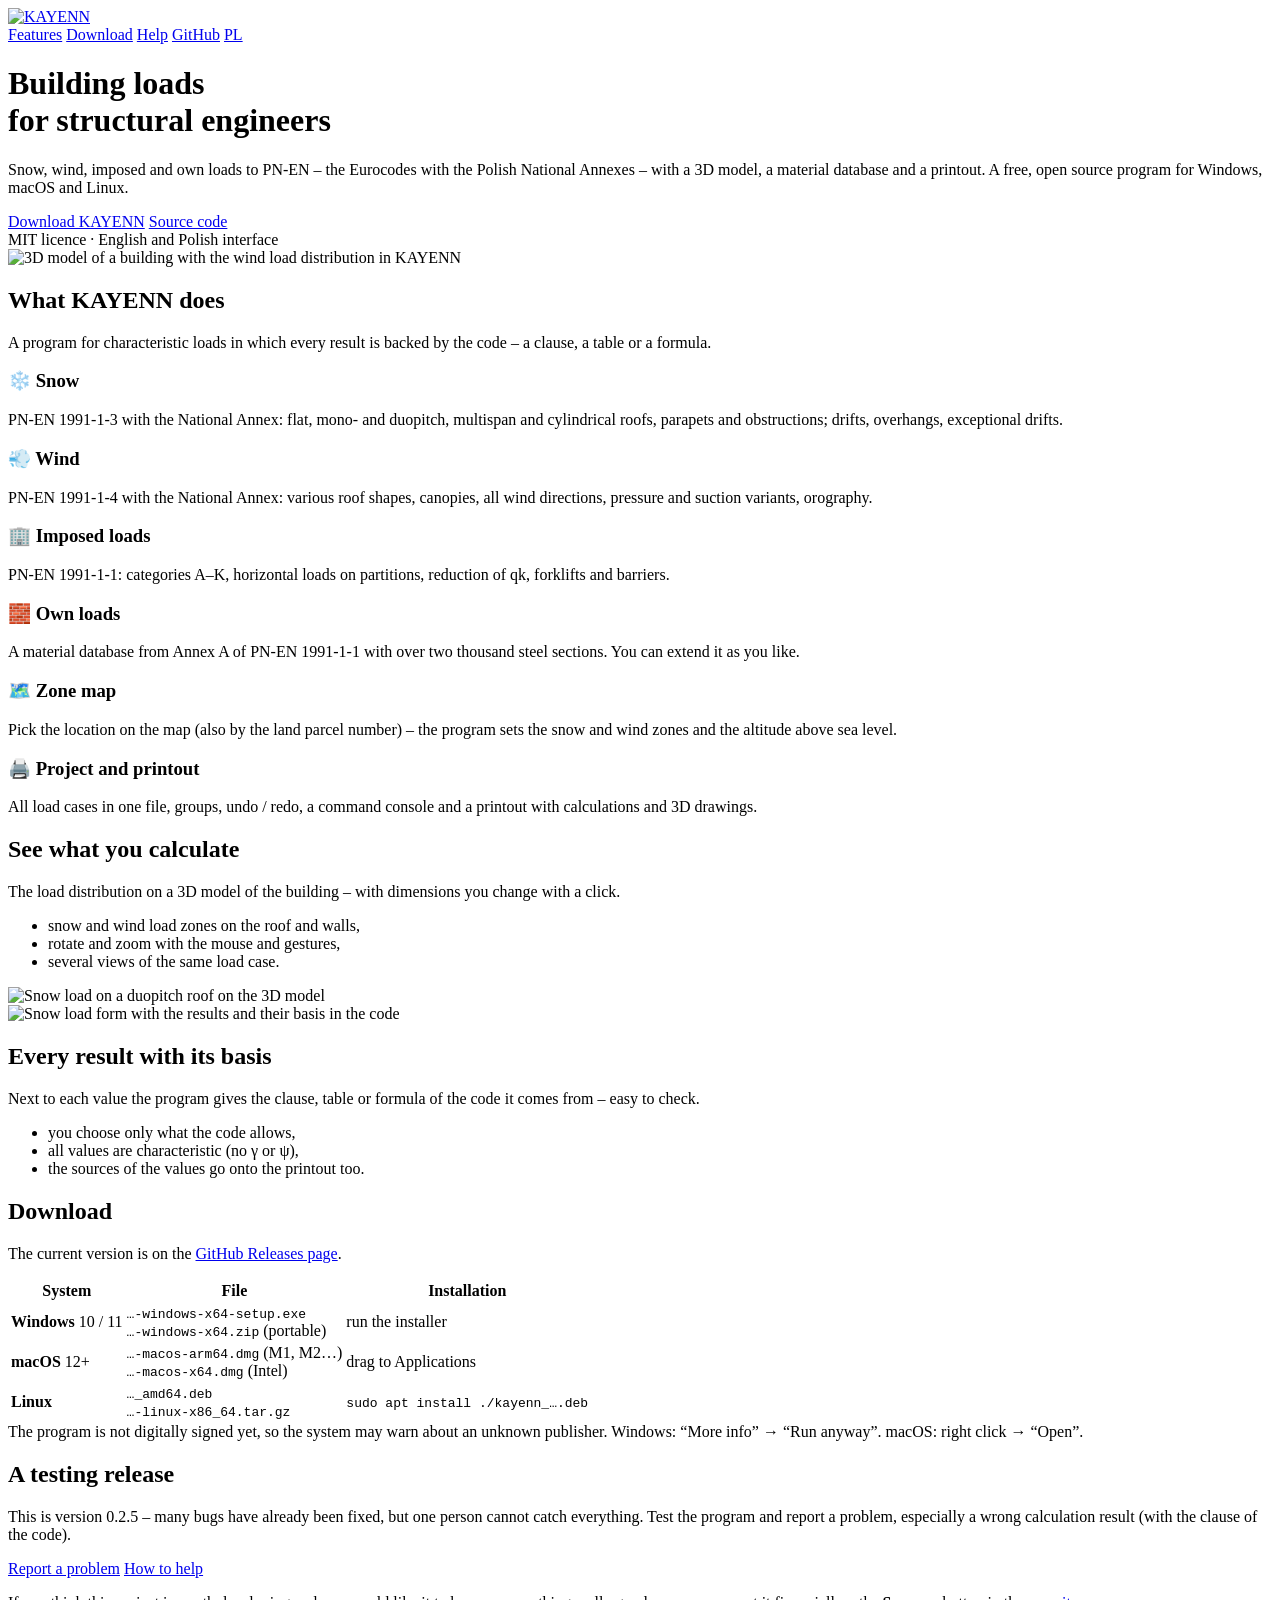
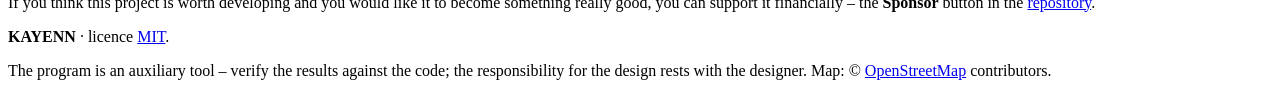
==== commit 072c0bba: "Version 0.2.5: formula worksheet like SMath, wind rose - Own loads: the value field shows only the v" ====
--- a/website/site/index.html
+++ b/website/site/index.html
@@ -119,7 +119,7 @@
   <section id="help">
     <div class="help">
       <h2>A testing release</h2>
-      <p>This is version 0.2.4 – many bugs have already been fixed, but one person cannot catch everything.
+      <p>This is version 0.2.5 – many bugs have already been fixed, but one person cannot catch everything.
         Test the program and report a problem, especially a wrong calculation result (with the clause of the code).</p>
       <div class="btns">
         <a class="btn" href="https://github.com/damiankozuszek/kayenn/issues/new/choose">Report a problem</a>
